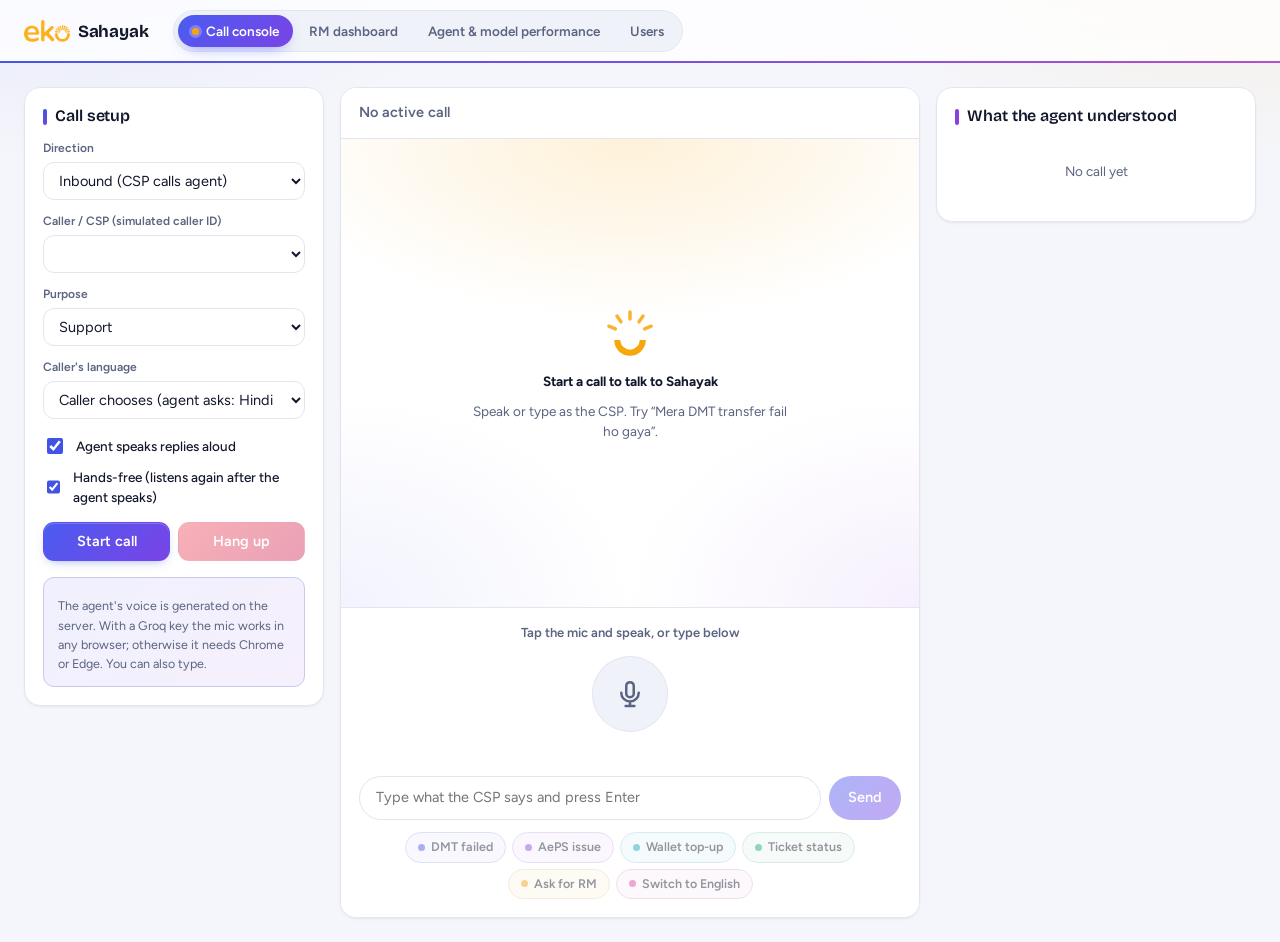
==== static/call.html @ a3162e3c "Eko Sahayak v0.1 with call recordings pilot Voice agent for Eko RMs (FastAPI, dashboards, scorecard)" ====
<!doctype html>
<html lang="en">
<head>
<meta charset="utf-8"><meta name="viewport" content="width=device-width, initial-scale=1">
<title>Call Console · Eko Sahayak</title>
<link rel="icon" href="/favicon.ico" sizes="48x48">
<link rel="icon" type="image/png" sizes="32x32" href="/static/icons/favicon-32.png">
<link rel="icon" type="image/png" sizes="16x16" href="/static/icons/favicon-16.png">
<link rel="apple-touch-icon" href="/static/icons/apple-touch-icon.png">
<link rel="stylesheet" href="/static/common.css">
<script>try{var t=localStorage.getItem("eko-theme");if(t)document.documentElement.dataset.theme=t}catch(e){}</script>
<style>
  .layout { display: grid; grid-template-columns: 300px minmax(0, 1fr) 320px; gap: 16px; align-items: start; }
  @media (max-width: 1150px) { .layout { grid-template-columns: 1fr; } }
  .setup label { display: block; font-size: 12px; font-weight: 600; color: var(--muted); margin: 12px 0 5px; }
  .setup select { width: 100%; }
  .toggle { display: flex !important; gap: 10px; align-items: center; margin: 10px 0 0 !important; color: var(--text) !important;
    font-size: 13.5px !important; font-weight: 500 !important; cursor: pointer; }
  .row { display: flex; gap: 8px; } .row > * { flex: 1; }
  .engine-note { margin-top: 16px; padding: 12px 14px; border-radius: var(--radius-sm); font-size: 12.5px; line-height: 1.55;
    background: linear-gradient(135deg, color-mix(in srgb, var(--accent) 8%, var(--panel)), color-mix(in srgb, var(--accent-2) 8%, var(--panel)));
    border: 1px solid color-mix(in srgb, var(--accent) 18%, var(--border)); }
  .setup { --tone: var(--c1); }

  /* conversation column */
  .stage { display: flex; flex-direction: column; padding: 0; overflow: hidden; }
  .call-status { display: flex; align-items: center; gap: 10px; flex-wrap: wrap; padding: 14px 18px; font-weight: 600;
    border-bottom: 1px solid var(--border); background: var(--panel); }
  .call-status:has(.live-dot) { background: linear-gradient(90deg, var(--ok-soft), var(--panel) 70%); }
  .call-status .timer { margin-left: auto; font: 500 13px var(--font-mono); color: var(--muted); font-variant-numeric: tabular-nums; }
  #transcript { height: 52vh; min-height: 320px; overflow-y: auto; display: flex; flex-direction: column; padding: 16px 18px;
    background: radial-gradient(520px 260px at 50% 0, color-mix(in srgb, var(--sun) 16%, transparent), transparent 70%),
      radial-gradient(420px 300px at 100% 100%, color-mix(in srgb, var(--accent-2) 8%, transparent), transparent 70%),
      radial-gradient(420px 300px at 0 100%, color-mix(in srgb, var(--accent) 7%, transparent), transparent 70%), var(--panel);
    scroll-behavior: smooth; }
  #transcript .empty { margin: auto; max-width: 360px; }
  .empty-hero { display: grid; justify-items: center; gap: 10px; }
  .empty-hero .sun { width: 56px; height: 56px; }
  .bubble.agent::before { content: "Sahayak"; display: block; font: 700 10.5px/1 var(--font-body); letter-spacing: .07em; text-transform: uppercase;
    color: var(--sun-ink); margin-bottom: 5px; }
  .bubble.thinking { display: inline-flex; gap: 5px; padding: 14px 16px; width: auto; }
  .bubble.thinking::before { display: none; }
  .bubble.thinking i { width: 7px; height: 7px; border-radius: 50%; background: var(--muted); animation: bounce 1.1s infinite ease-in-out; }
  .bubble.thinking i:nth-child(2) { animation-delay: .15s; } .bubble.thinking i:nth-child(3) { animation-delay: .3s; }
  @keyframes bounce { 0%, 80%, 100% { transform: translateY(0); opacity: .45 } 40% { transform: translateY(-5px); opacity: 1 } }

  .controls { border-top: 1px solid var(--border); padding: 14px 18px 18px; display: grid; gap: 12px; background: var(--panel); }
  .voice-state { display: flex; align-items: center; justify-content: center; gap: 10px; min-height: 22px; font-size: 13px; font-weight: 600; color: var(--muted); }
  .voice-state > span { display: none; align-items: center; gap: 8px; }
  .voice-state .idle { display: inline-flex; }
  body.agent-speaking .voice-state .idle, body.agent-thinking .voice-state .idle, body:has(#micBtn.listening) .voice-state .idle { display: none; }
  body.agent-speaking .voice-state .speaking { display: inline-flex; color: var(--sun-ink); }
  body.agent-thinking:not(.agent-speaking) .voice-state .thinking { display: inline-flex; }
  body:has(#micBtn.listening):not(.agent-speaking) .voice-state .listening { display: inline-flex; color: var(--bad); }
  .eq { display: inline-flex; align-items: flex-end; gap: 3px; height: 16px; }
  .eq i { width: 3px; border-radius: 2px; background: currentColor; animation: eq .9s infinite ease-in-out; }
  .eq i:nth-child(1) { animation-delay: -.2s } .eq i:nth-child(2) { animation-delay: -.5s } .eq i:nth-child(3) { animation-delay: -.1s } .eq i:nth-child(4) { animation-delay: -.7s }
  @keyframes eq { 0%, 100% { height: 4px } 50% { height: 16px } }

  .mic-wrap { display: grid; place-items: center; }
  .mic { --level: 0; position: relative; width: 76px; height: 76px; border-radius: 50%; padding: 0; display: grid; place-items: center;
    background: var(--grad-sun); color: #3d2200; border: 0; box-shadow: 0 0 0 6px color-mix(in srgb, var(--sun) 16%, transparent), 0 12px 26px -10px var(--sun-2); }
  .mic svg { width: 30px; height: 30px; }
  .mic:hover:not(:disabled) { filter: brightness(1.05); box-shadow: 0 0 0 9px color-mix(in srgb, var(--sun) 20%, transparent), 0 14px 30px -10px var(--sun-2); }
  .mic:disabled { background: var(--panel-2); color: var(--muted); box-shadow: inset 0 0 0 1px var(--border); opacity: 1; }
  .mic::before, .mic::after { content: ""; position: absolute; inset: 0; border-radius: 50%; pointer-events: none; }
  .mic.listening { background: linear-gradient(135deg, #ff6b6b, #e0315a); color: #fff; animation: none; }
  .mic.listening::before { box-shadow: 0 0 0 calc(6px + var(--level) * 70px) color-mix(in srgb, var(--bad) 18%, transparent); transition: box-shadow .1s linear; }
  .mic.listening::after { border: 2px solid var(--bad); animation: ripple 1.6s var(--ease) infinite; }
  @keyframes ripple { from { transform: scale(1); opacity: .6 } to { transform: scale(1.7); opacity: 0 } }
  #interim { min-height: 20px; font-style: italic; color: var(--muted); text-align: center; font-size: 13px; }
  .composer { display: flex; gap: 8px; }
  .composer input { flex: 1; min-width: 0; border-radius: 999px; padding: 10px 16px; }
  .composer button { border-radius: 999px; padding: 9px 18px; }
  .quick { display: flex; gap: 6px; flex-wrap: wrap; justify-content: center; }
  .quick button { --tone: var(--c8); display: inline-flex; align-items: center; gap: 6px; background: color-mix(in srgb, var(--tone) 8%, var(--panel));
    color: var(--text); border: 1px solid color-mix(in srgb, var(--tone) 28%, var(--border)); border-radius: 999px; padding: 5px 12px;
    font-size: 12.5px; font-weight: 600; box-shadow: none; }
  .quick button::before { content: ""; width: 7px; height: 7px; border-radius: 50%; background: var(--tone); }
  .quick button:hover:not(:disabled) { border-color: var(--tone); background: color-mix(in srgb, var(--tone) 16%, var(--panel)); box-shadow: none; filter: none; }

  /* understanding column */
  #statePanel { --tone: var(--c5); }
  .state-block { --tone: var(--c1); position: relative; margin-bottom: 10px; padding: 12px 14px 12px 16px; border-radius: var(--radius-sm);
    background: color-mix(in srgb, var(--tone) 6%, var(--panel)); border: 1px solid color-mix(in srgb, var(--tone) 16%, var(--border)); overflow: hidden; }
  .state-block::before { content: ""; position: absolute; left: 0; top: 0; bottom: 0; width: 3px; background: var(--tone); }
  .state-block:nth-of-type(2) { --tone: var(--c5); } .state-block:nth-of-type(3) { --tone: var(--c6); }
  .state-block:nth-of-type(4) { --tone: var(--c3); } .state-block:nth-of-type(5) { --tone: var(--c2); }
  .state-block:last-child { margin-bottom: 0; }
  .state-block h3 { margin-bottom: 6px; }
  .conf { height: 7px; background: color-mix(in srgb, var(--tone) 14%, var(--panel-2)); border-radius: 99px; overflow: hidden; margin: 8px 0 4px; }
  .conf i { display: block; height: 100%; background: linear-gradient(90deg, var(--c1), var(--c5), var(--c9)); border-radius: 99px; transition: width .5s var(--ease); }
  #statePanel dl.kv { grid-template-columns: 110px 1fr; }
</style>
</head>
<body>
<header class="top" id="nav"></header>
<main>
  <div class="layout">
    <section class="panel setup">
      <h2>Call setup</h2>
      <label>Direction</label>
      <select id="direction"><option value="inbound">Inbound (CSP calls agent)</option><option value="outbound">Outbound (agent calls CSP)</option></select>
      <label>Caller / CSP (simulated caller ID)</label>
      <select id="csp"></select>
      <label>Purpose</label>
      <select id="purpose"><option value="support">Support</option><option value="follow_up">Ticket follow-up</option><option value="activation">Activation check-in</option></select>
      <label>Caller's language</label>
      <select id="lang"><option value="ask">Caller chooses (agent asks: Hindi or English?)</option><option value="hi">Hindi</option><option value="en">English</option></select>
      <label class="toggle" style="margin-top:16px !important"><input type="checkbox" id="speak" checked> Agent speaks replies aloud</label>
      <label class="toggle"><input type="checkbox" id="handsfree" checked> Hands-free (listens again after the agent speaks)</label>
      <div class="row" style="margin-top:14px">
        <button id="startBtn">Start call</button>
        <button id="hangBtn" class="danger" disabled>Hang up</button>
      </div>
      <div class="engine-note"><div id="engineInfo"></div>
        <div class="muted" style="margin-top:6px">The agent's voice is generated on the server. With a Groq key the mic works in any browser; otherwise it needs Chrome or Edge. You can also type.</div></div>
    </section>

    <section class="panel stage">
      <div class="call-status" id="callStatus"><span class="muted">No active call</span></div>
      <div id="transcript"><div class="empty"><div class="empty-hero">
        <svg class="sun" viewBox="0 0 64 64" aria-hidden="true"><g fill="var(--sun)"><path d="M14 40a18 18 0 0 0 36 0h-7a11 11 0 0 1-22 0z"/><g opacity=".85"><rect x="30" y="6" width="4" height="12" rx="2"/><rect x="30" y="6" width="4" height="12" rx="2" transform="rotate(-35 32 34)"/><rect x="30" y="6" width="4" height="12" rx="2" transform="rotate(35 32 34)"/><rect x="30" y="6" width="4" height="12" rx="2" transform="rotate(-68 32 34)"/><rect x="30" y="6" width="4" height="12" rx="2" transform="rotate(68 32 34)"/></g></g></svg>
        <b style="color:var(--text)">Start a call to talk to Sahayak</b>
        <span>Speak or type as the CSP. Try “Mera DMT transfer fail ho gaya”.</span></div></div></div>
      <div class="controls">
        <div class="voice-state" aria-live="polite">
          <span class="idle">Tap the mic and speak, or type below</span>
          <span class="speaking"><span class="eq" aria-hidden="true"><i></i><i></i><i></i><i></i></span>Sahayak is speaking</span>
          <span class="thinking">Sahayak is thinking…</span>
          <span class="listening"><span class="live-dot" style="background:var(--bad)"></span>Listening</span>
        </div>
        <div class="mic-wrap"><button class="mic" id="micBtn" disabled title="Tap to speak" aria-label="Tap to speak">
          <svg viewBox="0 0 24 24" fill="none" stroke="currentColor" stroke-width="2" stroke-linecap="round" stroke-linejoin="round" aria-hidden="true"><rect x="9" y="2.5" width="6" height="12" rx="3"/><path d="M5 11a7 7 0 0 0 14 0M12 18v3.5M8.5 21.5h7"/></svg>
        </button></div>
        <div id="interim"></div>
        <div class="composer">
          <input type="text" id="textIn" placeholder="Type what the CSP says and press Enter" disabled>
          <button id="sendBtn" disabled>Send</button>
        </div>
        <div class="quick" id="quick" aria-label="Sample phrases">
          <button type="button" style="--tone:var(--c1)" disabled data-say="Mera DMT transfer fail ho gaya, 5000 rupaye kat gaye">DMT failed</button>
          <button type="button" style="--tone:var(--c5)" disabled data-say="AePS se customer ka paisa kat gaya lekin cash nahi nikla">AePS issue</button>
          <button type="button" style="--tone:var(--c6)" disabled data-say="My wallet top-up of 10000 by NEFT is not credited yet">Wallet top-up</button>
          <button type="button" style="--tone:var(--c2)" disabled data-say="Meri pichli complaint ka kya hua?">Ticket status</button>
          <button type="button" style="--tone:var(--c3)" disabled data-say="Mujhe mere RM se baat karni hai">Ask for RM</button>
          <button type="button" style="--tone:var(--c9)" disabled data-say="English please">Switch to English</button>
        </div>
      </div>
    </section>

    <section class="panel" id="statePanel">
      <h2>What the agent understood</h2>
      <div class="empty">No call yet</div>
    </section>
  </div>
</main>
<script src="/static/common.js"></script>
<script>
document.getElementById("nav").innerHTML = navHtml("/call");
let callId = null, recog = null, listening = false, cfg = null;
let callLang = "hi";  // the call's current language: ask | hi | en (the caller can switch mid-call)
const ttsLang = () => callLang === "en" ? "en-IN" : "hi-IN";
const sttLang = () => callLang === "ask" ? "auto" : ttsLang();
const LANG_NAME = { ask: "choosing…", hi: "Hindi", en: "English" };
let micStream = null, analyser = null, rec = null;  // server speech-to-text (Groq Whisper)
let callTimer = null;
const setCallUi = on => {
  ["micBtn", "textIn", "sendBtn", "hangBtn"].forEach(id => $(id).disabled = !on);
  document.querySelectorAll("#quick button").forEach(b => b.disabled = !on);
};
const $ = id => document.getElementById(id);

(async () => {
  cfg = await loadConfig();
  $("engineInfo").innerHTML = `Brain: <b>${cfg.engine !== "rules" ? esc(cfg.engine_label) + " (" + esc(cfg.model) + ")" : "Rules fallback (no API key)"}</b>`
    + `<br>Mic: <b>${cfg.stt ? "Groq Whisper (any browser)" : "browser speech recognition (Chrome / Edge)"}</b>`;
  const csps = await api("/api/csps");
  $("csp").innerHTML = csps.map(c => `<option value="${c.phone}">${esc(c.name)} · ${c.csp_code} · ${esc(c.district)} (RM ${esc(c.rm_name.split(" ")[0])})</option>`).join("")
    + `<option value="9999999999">Unknown number (agent asks for CSP ID)</option>`;
})();

function addBubble(role, text, meta = "") {
  const t = $("transcript");
  if (t.querySelector(".empty")) t.innerHTML = "";
  const d = document.createElement("div");
  d.className = `bubble ${role}`;
  d.innerHTML = `${esc(text)}${meta ? `<div class="meta">${meta}</div>` : ""}`;
  t.appendChild(d); t.scrollTop = t.scrollHeight;
}

function renderState(c) {
  const conf = c.intent_confidence ?? 0;
  const slots = Object.entries(c.slots || {});
  $("statePanel").innerHTML = `<h2>What the agent understood</h2>
    <div class="state-block"><h3>Caller</h3>${c.csp_name ? `${esc(c.csp_name)} <span class="muted">${c.csp_code}</span><br><span class="small muted">${esc(c.shop_name || "")} · RM ${esc(c.rm_name || "–")}</span>` : '<span class="badge b-warn">Unidentified</span>'}</div>
    <div class="state-block"><h3>Intent</h3>${catChip(c.intent)}
      <div class="conf"><i style="width:${Math.round(conf * 100)}%"></i></div><span class="small muted">confidence ${Math.round(conf * 100)}%</span></div>
    <div class="state-block"><h3>Details collected</h3>${slots.length ? `<dl class="kv">${slots.map(([k, v]) => `<dt>${esc(CONFIG.slot_labels[k] || k)}</dt><dd>${esc(v)}</dd>`).join("")}</dl>` : '<span class="muted small">None yet</span>'}</div>
    <div class="state-block"><h3>Signals</h3><span class="small">Turns: ${c.turn_count} · Not understood: ${c.misunderstood_total} · Sentiment: ${esc(c.sentiment || "–")} · Language: ${esc(LANG_NAME[c.lang] || c.lang || "–")}</span></div>
    <div class="state-block"><h3>Outcome</h3>${c.status === "ongoing" ? '<span class="badge b-info">In progress</span>' : badge(OUTCOME, c.outcome)}
      ${c.ticket_no ? `<div style="margin-top:8px">Ticket <b class="mono">${c.ticket_no}</b> ${badge(STATUS, c.ticket_status)}</div>` : ""}
      ${c.escalation_reason ? `<div class="small muted" style="margin-top:6px">${esc(c.escalation_reason)}</div>` : ""}</div>`;
}

let audioEl = null;
function stopSpeaking() {
  if (audioEl) { audioEl.pause(); audioEl.onended?.(); audioEl = null; }
  window.speechSynthesis?.cancel();
}

function browserSpeak(text) {
  return new Promise(res => {
    if (!window.speechSynthesis) return res();
    const u = new SpeechSynthesisUtterance(text);
    u.lang = ttsLang();
    const voices = speechSynthesis.getVoices();
    const v = voices.find(v => v.lang === u.lang) || voices.find(v => v.lang.startsWith(u.lang.slice(0, 2)));
    if (v) u.voice = v;
    u.rate = 1.0; u.onend = res; u.onerror = res;
    speechSynthesis.speak(u);
  });
}

// Neural voice from the server (/api/tts); falls back to the browser's own voice if that fails.
async function speak(text) {
  if (!$("speak").checked || !text) return;
  stopSpeaking();
  document.body.classList.add("agent-speaking");
  try {
    const r = await fetch("/api/tts", { method: "POST", headers: { "Content-Type": "application/json" }, body: JSON.stringify({ text, lang: ttsLang() }) });
    if (!r.ok) throw new Error("tts " + r.status);
    const url = URL.createObjectURL(await r.blob());
    await new Promise(res => {
      const a = audioEl = new Audio(url);
      a.onended = a.onerror = () => { URL.revokeObjectURL(url); res(); };
      a.play().catch(res);
    });
  } catch (e) {
    console.warn("Server TTS failed, using browser voice:", e);
    await browserSpeak(text);
  } finally {
    document.body.classList.remove("agent-speaking");
  }
}

async function agentSays(res) {
  if (res.call?.lang) callLang = res.call.lang;
  addBubble("agent", res.reply);
  renderState(res.call);
  if (res.ended) endUi(res.call);
  await speak(res.reply);
  if (!res.ended && $("handsfree").checked && (recog || micStream)) listen();
}

function endUi(c) {
  $("callStatus").innerHTML = `<span>Call ended</span> ${badge(OUTCOME, c.outcome)}<span class="timer">${fmtDur(c.duration_sec)}</span>`;
  clearInterval(callTimer);
  callId = null; stopListen();
  setCallUi(false);
  $("startBtn").disabled = false;
}

$("startBtn").onclick = async () => {
  $("transcript").innerHTML = "";
  const res = await api("/api/calls", { method: "POST", body: { direction: $("direction").value, phone: $("csp").value, purpose: $("purpose").value, lang: $("lang").value } });
  callId = res.call_id;
  $("callStatus").innerHTML = `<span class="live-dot"></span> Live call #${callId} <span class="badge">${$("direction").value}</span><span class="timer" id="callTimer">0:00</span>`;
  const started = Date.now();
  clearInterval(callTimer);
  callTimer = setInterval(() => { const s = Math.round((Date.now() - started) / 1000), t = $("callTimer"); if (t) t.textContent = `${Math.floor(s / 60)}:${String(s % 60).padStart(2, "0")}`; }, 1000);
  setCallUi(true);
  $("startBtn").disabled = true;
  await initMic();
  await agentSays(res);
};

$("hangBtn").onclick = async () => {
  if (!callId) return;
  stopSpeaking();
  const c = await api(`/api/calls/${callId}/hangup`, { method: "POST" });
  renderState(c); addBubble("agent", "— CSP hung up —"); endUi(c);
};

async function sendText(text, conf = null, via = "typed") {
  if (!callId || !text.trim()) return;
  addBubble("csp", text, conf != null ? `speech confidence ${Math.round(conf * 100)}%` : via);
  const t0 = performance.now();
  const dots = document.createElement("div");
  dots.className = "bubble agent thinking"; dots.innerHTML = "<i></i><i></i><i></i>";
  $("transcript").appendChild(dots); $("transcript").scrollTop = $("transcript").scrollHeight;
  document.body.classList.add("agent-thinking");
  let res;
  try { res = await api(`/api/calls/${callId}/turn`, { method: "POST", body: { text, stt_confidence: conf } }); }
  finally { dots.remove(); document.body.classList.remove("agent-thinking"); }
  const ms = Math.round(performance.now() - t0);
  await agentSays(res);
  const last = [...document.querySelectorAll(".bubble.agent")].pop();
  if (last) last.insertAdjacentHTML("beforeend", `<div class="meta">response ${ms} ms</div>`);
}
$("sendBtn").onclick = () => { sendText($("textIn").value); $("textIn").value = ""; };
$("textIn").onkeydown = e => { if (e.key === "Enter") $("sendBtn").click(); };

function initRecog() {
  const SR = window.SpeechRecognition || window.webkitSpeechRecognition;
  if (!SR) { $("micBtn").title = "Speech recognition not supported in this browser - type instead"; $("micBtn").disabled = true; return; }
  recog = new SR();
  recog.lang = ttsLang(); recog.interimResults = true; recog.continuous = false; recog.maxAlternatives = 1;
  recog.onresult = e => {
    const r = e.results[e.results.length - 1];
    $("interim").textContent = r[0].transcript;
    if (r.isFinal) {
      $("interim").textContent = "";
      const conf = r[0].confidence > 0 ? r[0].confidence : null;  // some browsers report 0 = unknown
      stopListen(); sendText(r[0].transcript, conf);
    }
  };
  recog.onend = () => { listening = false; $("micBtn").classList.remove("listening"); };
  recog.onerror = e => { listening = false; $("micBtn").classList.remove("listening"); if (e.error !== "no-speech" && e.error !== "aborted") $("interim").textContent = "Mic error: " + e.error; };
}
async function initMic() {
  if (cfg?.stt && navigator.mediaDevices?.getUserMedia && window.MediaRecorder) {
    try {
      if (!micStream) {
        micStream = await navigator.mediaDevices.getUserMedia({ audio: { echoCancellation: true, noiseSuppression: true } });
        const ctx = new AudioContext();
        analyser = ctx.createAnalyser(); analyser.fftSize = 1024;
        ctx.createMediaStreamSource(micStream).connect(analyser);
      }
      $("micBtn").disabled = false; $("micBtn").title = "Tap to speak";
      return;
    } catch (e) { $("interim").textContent = "Mic blocked: " + e.message + " - allow the microphone or type instead"; }
  }
  initRecog();
}

// Records until ~1.2 s of silence after speech, then sends the clip to /api/stt.
function listenServer() {
  if (listening || !callId || !micStream) return;
  listening = true; $("micBtn").classList.add("listening"); $("interim").textContent = "Listening…";
  const chunks = [], buf = new Uint8Array(analyser.fftSize), t0 = performance.now();
  let heard = false, lastLoud = t0;
  rec = new MediaRecorder(micStream);
  rec.ondataavailable = e => e.data.size && chunks.push(e.data);
  const timer = setInterval(() => {
    analyser.getByteTimeDomainData(buf);
    let sum = 0; for (const v of buf) sum += ((v - 128) / 128) ** 2;
    const now = performance.now();
    const rms = Math.sqrt(sum / buf.length);
    $("micBtn").style.setProperty("--level", Math.min(1, rms * 4).toFixed(3));
    if (rms > 0.03) { heard = true; lastLoud = now; $("interim").textContent = "Listening… (hearing you)"; }
    if ((heard && now - lastLoud > 1200) || now - t0 > 20000 || (!heard && now - t0 > 8000)) stopListen();
  }, 100);
  rec.onstop = async () => {
    clearInterval(timer);
    listening = false; $("micBtn").classList.remove("listening");
    if (!heard || !callId) { $("interim").textContent = heard ? "" : "Didn't hear anything - tap 🎙 to try again"; return; }
    $("interim").textContent = "Transcribing…";
    const fd = new FormData();
    fd.append("audio", new Blob(chunks, { type: rec.mimeType }), "speech.webm");
    fd.append("lang", sttLang());
    try {
      const r = await fetch("/api/stt", { method: "POST", body: fd });
      const j = await r.json();
      if (!r.ok) throw new Error(j.detail || r.status);
      $("interim").textContent = "";
      if (j.text) sendText(j.text, null, "voice · Whisper");
      else $("interim").textContent = "Couldn't make that out - tap 🎙 to try again";
    } catch (e) { $("interim").textContent = "Speech-to-text error: " + e.message; }
  };
  rec.start();
}

function listen() {
  if (micStream) return listenServer();
  if (!recog || listening || !callId) return;
  try { recog.lang = ttsLang(); recog.start(); listening = true; $("micBtn").classList.add("listening"); } catch (e) {}
}
function stopListen() {
  if (rec && rec.state === "recording") { rec.stop(); return; }
  if (recog && listening) { try { recog.stop(); } catch (e) {} }
  listening = false; $("micBtn").classList.remove("listening");
}
// Closing or reloading the tab hangs up, so abandoned calls don't stay "ongoing"
addEventListener("pagehide", () => { if (callId) navigator.sendBeacon(`/api/calls/${callId}/hangup`); });
$("micBtn").onclick = () => listening ? stopListen() : (stopSpeaking(), listen());
$("quick").onclick = e => { const b = e.target.closest("button[data-say]"); if (b && !b.disabled && callId) { stopSpeaking(); stopListen(); sendText(b.dataset.say, null, "sample phrase"); } };
window.speechSynthesis?.getVoices();
</script>
</body>
</html>
---- static/common.css ----
@import url("https://fonts.googleapis.com/css2?family=Bricolage+Grotesque:opsz,wght@12..96,600;12..96,700;12..96,800&family=Figtree:wght@400;500;600;700&family=JetBrains+Mono:wght@400;500&display=swap");

/* Eko Sahayak UI. Indigo→violet brand gradient for actions and brand moments, the Eko sun-yellow for the voice
   (mic, agent speaking, live states), and one hue per issue category so the same issue is the same colour on
   every page. Every page shares these tokens. */
:root {
  --bg: #f5f6fb; --panel: #ffffff; --panel-2: #f0f2f9; --border: #e3e6f0; --text: #12172b; --muted: #5b6480;
  --accent: #4152e6; --accent-2: #8b3fe0; --accent-hover: #3443d1; --accent-soft: #eaedfd; --on-accent: #ffffff;
  --sun: #f7a70b; --sun-2: #ff7a2f; --sun-soft: #fff3d9; --sun-ink: #8a4b00;
  --ok: #12855a; --ok-soft: #dff5ea; --warn: #b5650a; --warn-soft: #fff0d6;
  --bad: #d63546; --bad-soft: #fde6e8; --info: #6d43d8; --info-soft: #efe9fd;
  /* chart / tone hues */
  --c1: #4152e6; --c2: #12a46c; --c3: #f39c0b; --c4: #e5484d; --c5: #8b3fe0; --c6: #0aa2b5; --c7: #e8590c; --c8: #a0a7ba;
  --c9: #d6409f; --c10: #2f8be6;
  --grad-brand: linear-gradient(125deg, #3446e0 0%, #6a3fe0 52%, #b03dc9 100%);
  --grad-btn: linear-gradient(135deg, #4a5cf0 0%, #7a43e6 100%);
  --grad-sun: linear-gradient(135deg, #ffc23d 0%, #ff8a2b 100%);
  --mesh: radial-gradient(900px 420px at 0% -10%, rgba(65, 82, 230, .10), transparent 60%),
          radial-gradient(800px 420px at 100% -10%, rgba(247, 167, 11, .12), transparent 60%),
          radial-gradient(700px 500px at 50% 120%, rgba(139, 63, 224, .07), transparent 60%);
  --radius: 16px; --radius-sm: 11px;
  --shadow: 0 1px 2px rgba(18, 23, 43, .05), 0 2px 8px -4px rgba(18, 23, 43, .06);
  --shadow-lift: 0 16px 34px -16px rgba(40, 46, 120, .30), 0 3px 8px rgba(18, 23, 43, .06);
  --header-bg: rgba(255, 255, 255, .78);
  --font-display: "Bricolage Grotesque", "Figtree", system-ui, sans-serif;
  --font-body: "Figtree", system-ui, -apple-system, "Segoe UI", Roboto, "Noto Sans", "Noto Sans Devanagari", sans-serif;
  --font-mono: "JetBrains Mono", ui-monospace, Menlo, Consolas, monospace;
  --ease: cubic-bezier(.2, .7, .2, 1);
}
@media (prefers-color-scheme: dark) {
  :root:not([data-theme="light"]) {
    --bg: #0b0e1b; --panel: #131a2d; --panel-2: #1a2238; --border: #263050; --text: #e9ecf7; --muted: #99a3bf;
    --accent: #8d9bff; --accent-2: #c08cff; --accent-hover: #a7b2ff; --accent-soft: #1e2656; --on-accent: #ffffff;
    --sun: #ffbd3a; --sun-2: #ff9a52; --sun-soft: #33270b; --sun-ink: #ffd37e;
    --ok: #4fd39a; --ok-soft: #10301f; --warn: #f3b453; --warn-soft: #34260a; --bad: #ff7a85; --bad-soft: #3b1720;
    --info: #b9a2ff; --info-soft: #261f47;
    --c1: #8d9bff; --c2: #4fd39a; --c3: #ffbd3a; --c4: #ff7a85; --c5: #c08cff; --c6: #3fd0de; --c7: #ff9a52; --c8: #6c7694;
    --c9: #f483c8; --c10: #6cb4ff;
    --grad-brand: linear-gradient(125deg, #2b3ab8 0%, #5432b8 52%, #8a2ea3 100%);
    --grad-btn: linear-gradient(135deg, #5566f0 0%, #8448e6 100%);
    --mesh: radial-gradient(900px 420px at 0% -10%, rgba(110, 125, 255, .14), transparent 60%),
            radial-gradient(800px 420px at 100% -10%, rgba(255, 189, 58, .08), transparent 60%),
            radial-gradient(700px 500px at 50% 120%, rgba(192, 140, 255, .08), transparent 60%);
    --shadow: 0 1px 0 rgba(255, 255, 255, .03); --shadow-lift: 0 16px 34px -16px rgba(0, 0, 0, .75);
    --header-bg: rgba(19, 26, 45, .78); color-scheme: dark;
  }
}
:root[data-theme="dark"] {
  --bg: #0b0e1b; --panel: #131a2d; --panel-2: #1a2238; --border: #263050; --text: #e9ecf7; --muted: #99a3bf;
  --accent: #8d9bff; --accent-2: #c08cff; --accent-hover: #a7b2ff; --accent-soft: #1e2656; --on-accent: #ffffff;
  --sun: #ffbd3a; --sun-2: #ff9a52; --sun-soft: #33270b; --sun-ink: #ffd37e;
  --ok: #4fd39a; --ok-soft: #10301f; --warn: #f3b453; --warn-soft: #34260a; --bad: #ff7a85; --bad-soft: #3b1720;
  --info: #b9a2ff; --info-soft: #261f47;
  --c1: #8d9bff; --c2: #4fd39a; --c3: #ffbd3a; --c4: #ff7a85; --c5: #c08cff; --c6: #3fd0de; --c7: #ff9a52; --c8: #6c7694;
  --c9: #f483c8; --c10: #6cb4ff;
  --grad-brand: linear-gradient(125deg, #2b3ab8 0%, #5432b8 52%, #8a2ea3 100%);
  --grad-btn: linear-gradient(135deg, #5566f0 0%, #8448e6 100%);
  --mesh: radial-gradient(900px 420px at 0% -10%, rgba(110, 125, 255, .14), transparent 60%),
          radial-gradient(800px 420px at 100% -10%, rgba(255, 189, 58, .08), transparent 60%),
          radial-gradient(700px 500px at 50% 120%, rgba(192, 140, 255, .08), transparent 60%);
  --shadow: 0 1px 0 rgba(255, 255, 255, .03); --shadow-lift: 0 16px 34px -16px rgba(0, 0, 0, .75);
  --header-bg: rgba(19, 26, 45, .78); color-scheme: dark;
}

* { box-sizing: border-box; }
[hidden] { display: none !important; }
html { -webkit-text-size-adjust: 100%; }
body { margin: 0; font: 14.5px/1.5 var(--font-body); background: var(--mesh), var(--bg); background-attachment: fixed; color: var(--text);
  -webkit-font-smoothing: antialiased; min-height: 100vh; }
a { color: var(--accent); text-decoration: none; transition: color .15s; }
a:hover { color: var(--accent-hover); }
::selection { background: color-mix(in srgb, var(--accent) 22%, transparent); color: var(--text); }
:focus-visible { outline: 2px solid var(--accent); outline-offset: 2px; }

/* ---------------------------------------------------------------- header */
header.top { display: flex; align-items: center; gap: 18px; padding: 10px 24px; background: var(--header-bg);
  backdrop-filter: saturate(1.6) blur(14px); -webkit-backdrop-filter: saturate(1.6) blur(14px);
  border-bottom: 1px solid var(--border); position: sticky; top: 0; z-index: 15; flex-wrap: wrap; min-height: 62px; }
header.top::after { content: ""; position: absolute; left: 0; right: 0; bottom: -1px; height: 2px; background: var(--grad-brand); opacity: .9; }
header.top .brand { font: 700 17px/1 var(--font-display); letter-spacing: -.01em; }
header.top .brand span { color: var(--text); }
header.top a.brand { display: flex; align-items: center; gap: 8px; color: var(--text); padding-right: 6px; }
header.top a.brand:hover { color: var(--text); }
header.top .brand img { display: block; height: 22px; width: auto; transition: transform .4s var(--ease); }
header.top a.brand:hover img { transform: rotate(-6deg) scale(1.06); }
header.top nav { display: flex; gap: 2px; background: var(--panel-2); padding: 4px; border-radius: 999px; flex-wrap: wrap;
  border: 1px solid var(--border); }
header.top nav a { position: relative; padding: 6px 14px; border-radius: 999px; color: var(--muted); font-weight: 600; font-size: 13.5px;
  transition: background .15s, color .15s; }
header.top nav a:hover { color: var(--text); background: var(--panel); }
header.top nav a.active { background: var(--grad-btn); color: #fff; box-shadow: 0 6px 16px -8px rgba(74, 92, 240, .8); }
header.top nav a.active::before { content: ""; display: inline-block; width: 7px; height: 7px; border-radius: 50%;
  background: var(--sun); margin-right: 7px; vertical-align: 1px; box-shadow: 0 0 0 3px rgba(255, 255, 255, .25); }
header.top .right { margin-left: auto; display: flex; gap: 10px; align-items: center; flex-wrap: wrap; }
header.top .right select { max-width: 240px; }
/* Pages with header controls: drop the clock, then the user's name, before letting the bar wrap */
@media (max-width: 1600px) { header.top .right #updated { display: none; } }
@media (max-width: 1500px) { header.top:has(.right) .who .who-text { display: none; } }
header.top:has(.right) .userbox { margin-left: 0; }
header.top .userbox { order: 10; display: flex; gap: 10px; align-items: center; margin-left: auto; }
header.top .right + .userbox { margin-left: 0; }
header.top .userbox:empty { display: none; }
header.top .userbox button { padding: 6px 12px; }
.avatar { width: 32px; height: 32px; border-radius: 50%; display: inline-grid; place-items: center; flex: none;
  background: var(--grad-sun); color: #3d2200; font: 700 12.5px/1 var(--font-body); letter-spacing: .02em;
  box-shadow: 0 0 0 2px var(--panel), 0 0 0 3.5px color-mix(in srgb, var(--sun) 55%, transparent); }
.who { display: flex; align-items: center; gap: 8px; }
.who .who-text { display: grid; line-height: 1.2; }
.who .who-text b { font-size: 13px; }
.who .who-text span { font-size: 11.5px; color: var(--muted); }
.icon-btn { width: 34px; height: 34px; padding: 0 !important; border-radius: 50% !important; display: inline-grid; place-items: center; }
.icon-btn svg { width: 17px; height: 17px; }

/* ---------------------------------------------------------------- layout & type */
main { padding: 24px; max-width: 1400px; margin: 0 auto; animation: page-in .35s var(--ease) both; }
@keyframes page-in { from { transform: translateY(6px); } to { transform: none; } }
h1 { font: 700 clamp(26px, 3.4vw, 36px)/1.12 var(--font-display); letter-spacing: -.025em; text-wrap: balance; }
h2 { font: 600 16px/1.3 var(--font-display); letter-spacing: -.005em; margin: 0 0 12px; display: flex; align-items: center; gap: 8px; flex-wrap: wrap; }
h3 { font-size: 11.5px; margin: 0 0 8px; color: var(--muted); font-weight: 700; text-transform: uppercase; letter-spacing: .07em; }
.panel { position: relative; background: var(--panel); border: 1px solid var(--border); border-radius: var(--radius); padding: 18px;
  box-shadow: var(--shadow); min-width: 0; }
/* A coloured tick before each panel title; set --tone on the panel to change it */
.panel > h2:first-child::before, .panel > .ph:first-child h2::before { content: ""; width: 4px; height: 16px; border-radius: 4px; flex: none;
  background: linear-gradient(180deg, var(--tone, var(--accent)), color-mix(in srgb, var(--tone, var(--accent-2)) 45%, var(--accent-2))); }
.panel > h2:first-child:has(> .live-dot)::before { display: none; }
.grid { display: grid; gap: 16px; }
.section-title { margin: 28px 0 12px; font: 600 17px/1.3 var(--font-display); display: flex; align-items: center; gap: 10px; flex-wrap: wrap; }
.page-head { display: flex; align-items: flex-end; justify-content: space-between; gap: 12px; flex-wrap: wrap; margin: 4px 0 18px; }
.page-head h1 { margin: 0; font-size: clamp(22px, 2.6vw, 28px); }
.page-head p { margin: 4px 0 0; color: var(--muted); font-size: 13.5px; }
.eyebrow { display: inline-flex; align-items: center; gap: 8px; font: 700 11.5px var(--font-body); letter-spacing: .08em; text-transform: uppercase;
  color: var(--tone, var(--accent)); background: color-mix(in srgb, var(--tone, var(--accent)) 12%, var(--panel)); padding: 5px 12px; border-radius: 999px;
  border: 1px solid color-mix(in srgb, var(--tone, var(--accent)) 22%, transparent); }
.eyebrow::before { content: ""; width: 7px; height: 7px; border-radius: 50%; background: currentColor; }

/* ---------------------------------------------------------------- stat tiles (each tile gets a hue; set --tone to pin one) */
.kpis { display: grid; grid-template-columns: repeat(auto-fit, minmax(132px, 1fr)); gap: 12px; margin-bottom: 16px; }
.kpi { --tone: var(--c1); position: relative; background: var(--panel); border: 1px solid var(--border); border-radius: var(--radius); padding: 15px 16px 14px;
  box-shadow: var(--shadow); transition: transform .2s var(--ease), box-shadow .2s, border-color .2s; overflow: hidden; isolation: isolate; }
.kpi:nth-child(8n+2) { --tone: var(--c5); } .kpi:nth-child(8n+3) { --tone: var(--c6); } .kpi:nth-child(8n+4) { --tone: var(--c3); }
.kpi:nth-child(8n+5) { --tone: var(--c9); } .kpi:nth-child(8n+6) { --tone: var(--c2); } .kpi:nth-child(8n+7) { --tone: var(--c7); }
.kpi:nth-child(8n+8) { --tone: var(--c10); }
.kpi::before { content: ""; position: absolute; left: 0; top: 0; right: 0; height: 3px; background: linear-gradient(90deg, var(--tone), color-mix(in srgb, var(--tone) 20%, transparent)); }
.kpi::after { content: ""; position: absolute; right: -40px; top: -50px; width: 130px; height: 130px; border-radius: 50%; z-index: -1;
  background: radial-gradient(circle, color-mix(in srgb, var(--tone) 16%, transparent) 0, transparent 70%); }
.kpi:hover { transform: translateY(-2px); box-shadow: var(--shadow-lift); border-color: color-mix(in srgb, var(--tone) 40%, var(--border)); }
.kpi .label { color: var(--muted); font-size: 12px; font-weight: 600; display: flex; align-items: center; gap: 7px; }
.kpi .label::before { content: ""; width: 8px; height: 8px; border-radius: 3px; background: var(--tone); flex: none; }
.kpi .value { font: 700 clamp(22px, 2vw, 28px)/1.15 var(--font-display); white-space: nowrap; margin-top: 7px; font-variant-numeric: tabular-nums; letter-spacing: -.015em; }
.kpi .value.overdue { color: var(--bad); }
.kpi .sub { color: var(--muted); font-size: 12px; margin-top: 2px; }

/* ---------------------------------------------------------------- tables */
table { width: 100%; border-collapse: separate; border-spacing: 0; font-size: 13.5px; }
th { text-align: left; color: var(--muted); font-weight: 700; font-size: 11px; text-transform: uppercase; letter-spacing: .06em;
  padding: 10px; border-bottom: 1px solid var(--border); white-space: nowrap; background: var(--panel-2); }
thead th:first-child { border-top-left-radius: var(--radius-sm); } thead th:last-child { border-top-right-radius: var(--radius-sm); }
td { padding: 11px 10px; border-bottom: 1px solid var(--border); vertical-align: top; transition: background .12s; }
tbody tr:last-child td { border-bottom: 0; }
tr.clickable { cursor: pointer; }
tr.clickable:hover td { background: color-mix(in srgb, var(--accent) 5%, var(--panel)); }
tr.clickable:hover td:first-child { box-shadow: inset 3px 0 0 var(--accent); }
.table-wrap { overflow-x: auto; border-radius: var(--radius-sm); border: 1px solid var(--border); }
.table-wrap table th { border-radius: 0 !important; }
.nowrap { white-space: nowrap; }

/* ---------------------------------------------------------------- badges & category chips */
.badge { display: inline-flex; align-items: center; gap: 5px; padding: 3px 9px; border-radius: 999px; font-size: 11.5px; font-weight: 650;
  white-space: nowrap; background: var(--panel-2); color: var(--muted); line-height: 1.3;
  border: 1px solid color-mix(in srgb, currentColor 18%, transparent); }
.badge::before { content: ""; width: 6px; height: 6px; border-radius: 50%; background: currentColor; opacity: .9; }
.b-ok { background: var(--ok-soft); color: var(--ok); } .b-warn { background: var(--warn-soft); color: var(--warn); }
.b-bad { background: var(--bad-soft); color: var(--bad); } .b-info { background: var(--info-soft); color: var(--info); }
.b-accent { background: var(--accent-soft); color: var(--accent); }
.cat { display: inline-flex; align-items: center; gap: 7px; font-weight: 600; }
.cat::before { content: ""; width: 9px; height: 9px; border-radius: 3px; flex: none; background: var(--tone, var(--c8));
  box-shadow: 0 0 0 3px color-mix(in srgb, var(--tone, var(--c8)) 18%, transparent); }
.muted { color: var(--muted); } .small { font-size: 12px; } .mono { font-family: var(--font-mono); font-size: .93em; }

/* ---------------------------------------------------------------- controls */
button, select, input, textarea { font: inherit; color: var(--text); }
button { background: var(--grad-btn); color: var(--on-accent); border: 1px solid transparent; padding: 8px 15px; border-radius: var(--radius-sm);
  font-weight: 600; cursor: pointer; transition: filter .15s, transform .12s var(--ease), box-shadow .15s, opacity .15s, background-color .15s;
  box-shadow: 0 1px 0 rgba(255, 255, 255, .2) inset, 0 4px 12px -6px rgba(74, 92, 240, .7); }
button:hover:not(:disabled) { filter: brightness(1.07) saturate(1.05); box-shadow: 0 1px 0 rgba(255, 255, 255, .2) inset, 0 8px 20px -8px rgba(74, 92, 240, .85); }
button:active:not(:disabled) { transform: scale(.97); }
button.secondary { background: var(--panel); color: var(--text); border-color: var(--border); box-shadow: var(--shadow); }
button.secondary:hover:not(:disabled) { background: var(--panel-2); filter: none; box-shadow: var(--shadow);
  border-color: color-mix(in srgb, var(--accent) 35%, var(--border)); }
button.danger { background: linear-gradient(135deg, #ef5462, #d12f5c); color: #fff; box-shadow: 0 4px 12px -6px rgba(214, 53, 70, .7); }
button.danger:hover:not(:disabled) { box-shadow: 0 8px 20px -8px rgba(214, 53, 70, .9); }
button:disabled { opacity: .45; cursor: not-allowed; box-shadow: none; }
select, input, textarea { background: var(--panel); border: 1px solid var(--border); border-radius: var(--radius-sm); padding: 8px 11px;
  transition: border-color .15s, box-shadow .15s; }
select:hover, input:hover, textarea:hover { border-color: color-mix(in srgb, var(--accent) 35%, var(--border)); }
select:focus, input:focus, textarea:focus { outline: none; border-color: var(--accent); box-shadow: 0 0 0 3px color-mix(in srgb, var(--accent) 18%, transparent); }
input[type=checkbox] { accent-color: var(--accent); width: 16px; height: 16px; }

/* ---------------------------------------------------------------- live & empty states */
.live-dot { width: 8px; height: 8px; border-radius: 50%; background: var(--ok); display: inline-block; position: relative; flex: none; }
.live-dot::after { content: ""; position: absolute; inset: 0; border-radius: 50%; background: var(--ok); animation: ping 1.6s var(--ease) infinite; }
@keyframes ping { 0% { transform: scale(1); opacity: .7 } 80%, 100% { transform: scale(2.8); opacity: 0 } }
@keyframes pulse { 0%,100% { opacity: 1 } 50% { opacity: .35 } }
.chart-box { position: relative; height: 250px; }
.empty { color: var(--muted); padding: 22px; text-align: center; font-size: 13.5px; }

/* ---------------------------------------------------------------- drawer */
.drawer-bg { position: fixed; inset: 0; background: rgba(12, 15, 40, .45); backdrop-filter: blur(3px); display: none; z-index: 20;
  animation: fade-in .2s both; }
@keyframes fade-in { from { opacity: 0 } to { opacity: 1 } }
.drawer { position: fixed; top: 0; right: 0; bottom: 0; width: min(580px, 100%); background: var(--panel); border-left: 1px solid var(--border);
  z-index: 21; overflow-y: auto; padding: 0 24px 24px; transform: translateX(100%); transition: transform .28s var(--ease);
  box-shadow: -24px 0 48px -24px rgba(12, 15, 40, .4); }
.drawer.open { transform: none; } .drawer-bg.open { display: block; }
.drawer-head { position: sticky; top: 0; z-index: 2; margin: 0 -24px 16px; padding: 18px 24px 16px; background: var(--grad-brand); color: #fff;
  display: flex; justify-content: space-between; align-items: center; gap: 12px; }
.drawer-head h2 { margin: 0; color: #fff; }
.drawer-head .sub { font-size: 12px; opacity: .85; margin-top: 3px; }
.drawer-head button.secondary { background: rgba(255, 255, 255, .16); color: #fff; border-color: rgba(255, 255, 255, .3); box-shadow: none; }
.drawer-head button.secondary:hover:not(:disabled) { background: rgba(255, 255, 255, .26); }

/* ---------------------------------------------------------------- conversation bubbles */
.bubble { position: relative; padding: 10px 14px; border-radius: 16px; margin: 6px 0; max-width: 82%; white-space: pre-wrap;
  line-height: 1.5; animation: rise .28s var(--ease) both; overflow-wrap: anywhere; }
@keyframes rise { from { opacity: 0; transform: translateY(8px) scale(.98); } to { opacity: 1; transform: none; } }
.bubble.agent { background: color-mix(in srgb, var(--sun) 9%, var(--panel)); border: 1px solid color-mix(in srgb, var(--sun) 26%, var(--border));
  border-bottom-left-radius: 5px; align-self: flex-start; }
.bubble.csp { background: var(--grad-btn); color: #fff; margin-left: auto; border-bottom-right-radius: 5px; align-self: flex-end;
  box-shadow: 0 6px 16px -10px rgba(74, 92, 240, .8); }
.bubble .meta { font-size: 11px; color: var(--muted); margin-top: 4px; }
.bubble.csp .meta { color: rgba(255, 255, 255, .78); }

/* ---------------------------------------------------------------- key/value & bars */
dl.kv { display: grid; grid-template-columns: 140px 1fr; gap: 8px 12px; margin: 0; }
dl.kv dt { color: var(--muted); } dl.kv dd { margin: 0; font-weight: 500; overflow-wrap: anywhere; }
.bar-row { display: grid; grid-template-columns: 1fr 50px; gap: 8px; align-items: center; margin: 10px 0; font-size: 12.5px; }
.bar { height: 8px; background: var(--panel-2); border-radius: 99px; overflow: hidden; margin-top: 5px; }
.bar > i { display: block; height: 100%; border-radius: 99px; transition: width .5s var(--ease);
  background: linear-gradient(90deg, color-mix(in srgb, var(--tone, var(--accent)) 60%, transparent), var(--tone, var(--accent))); }

/* ---------------------------------------------------------------- toast */
.toast { position: fixed; left: 50%; bottom: calc(22px + env(safe-area-inset-bottom, 0px)); transform: translate(-50%, 12px); z-index: 40;
  background: var(--text); color: var(--bg); padding: 9px 16px; border-radius: 999px; font-size: 13px; font-weight: 600;
  opacity: 0; pointer-events: none; transition: opacity .2s, transform .25s var(--ease); box-shadow: var(--shadow-lift); }
.toast.show { opacity: 1; transform: translate(-50%, 0); }

@media (max-width: 700px) {
  main { padding: 14px 16px; } header.top { padding: 8px 16px; gap: 10px; } dl.kv { grid-template-columns: 110px 1fr; }
  header.top nav { order: 20; width: 100%; justify-content: center; }
  .who .who-text { display: none; }
  .drawer { padding: 0 16px 20px; } .drawer-head { margin: 0 -16px 14px; padding: 16px; }
}
@media (prefers-reduced-motion: reduce) {
  *, *::before, *::after { animation-duration: .01ms !important; animation-iteration-count: 1 !important; transition-duration: .01ms !important; }
}
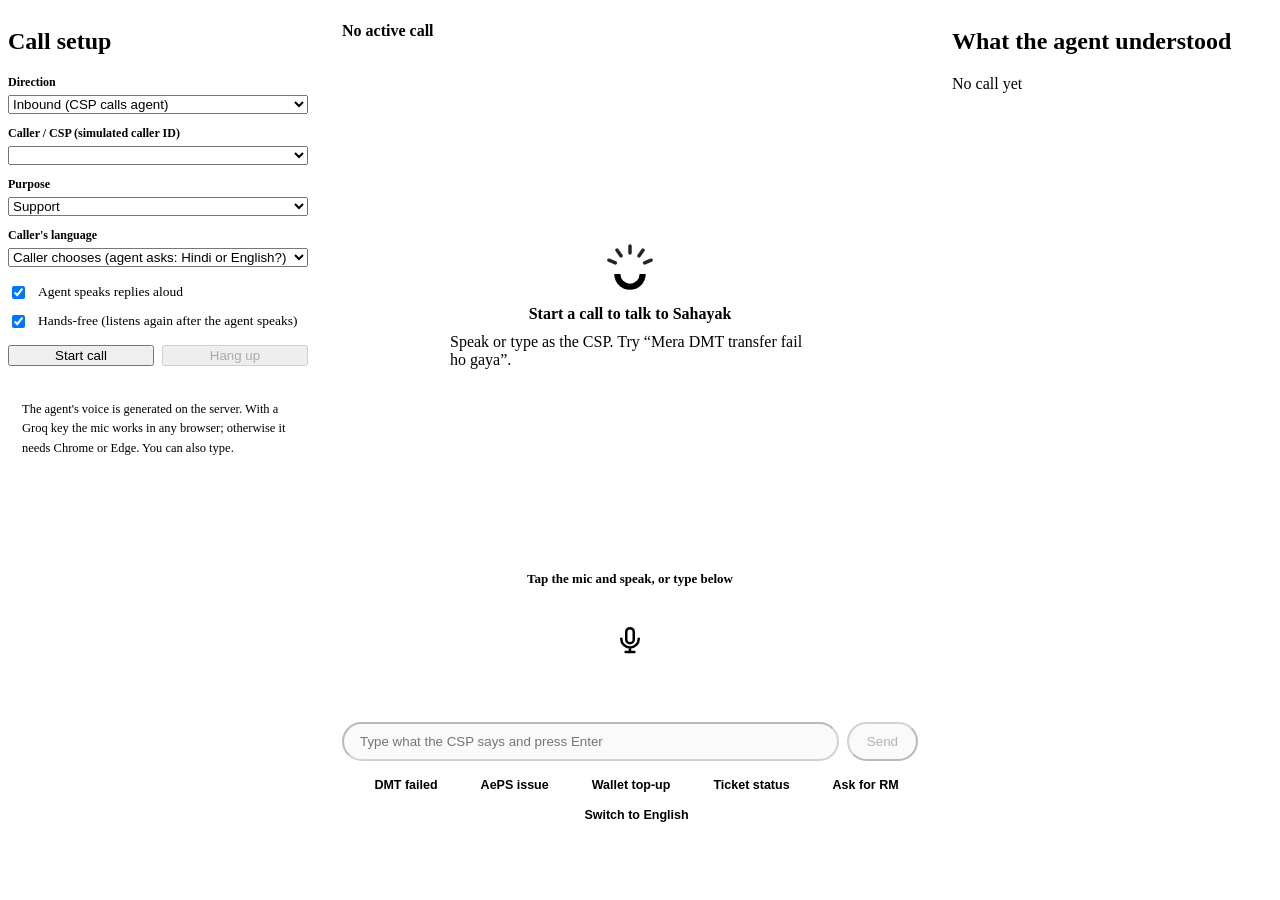
==== commit a30e7bc6: "Integrations, per-call recording uploads, and running under /rm-voice-agent - Service API keys and s" ====
--- a/static/call.html
+++ b/static/call.html
@@ -3,11 +3,11 @@
 <head>
 <meta charset="utf-8"><meta name="viewport" content="width=device-width, initial-scale=1">
 <title>Call Console · Eko Sahayak</title>
-<link rel="icon" href="/favicon.ico" sizes="48x48">
-<link rel="icon" type="image/png" sizes="32x32" href="/static/icons/favicon-32.png">
-<link rel="icon" type="image/png" sizes="16x16" href="/static/icons/favicon-16.png">
-<link rel="apple-touch-icon" href="/static/icons/apple-touch-icon.png">
-<link rel="stylesheet" href="/static/common.css">
+<link rel="icon" href="favicon.ico" sizes="48x48">
+<link rel="icon" type="image/png" sizes="32x32" href="static/icons/favicon-32.png">
+<link rel="icon" type="image/png" sizes="16x16" href="static/icons/favicon-16.png">
+<link rel="apple-touch-icon" href="static/icons/apple-touch-icon.png">
+<link rel="stylesheet" href="static/common.css">
 <script>try{var t=localStorage.getItem("eko-theme");if(t)document.documentElement.dataset.theme=t}catch(e){}</script>
 <style>
   .layout { display: grid; grid-template-columns: 300px minmax(0, 1fr) 320px; gap: 16px; align-items: start; }
@@ -155,9 +155,9 @@
     </section>
   </div>
 </main>
-<script src="/static/common.js"></script>
+<script src="static/common.js"></script>
 <script>
-document.getElementById("nav").innerHTML = navHtml("/call");
+document.getElementById("nav").innerHTML = navHtml("call");
 let callId = null, recog = null, listening = false, cfg = null;
 let callLang = "hi";  // the call's current language: ask | hi | en (the caller can switch mid-call)
 const ttsLang = () => callLang === "en" ? "en-IN" : "hi-IN";
@@ -175,7 +175,7 @@
   cfg = await loadConfig();
   $("engineInfo").innerHTML = `Brain: <b>${cfg.engine !== "rules" ? esc(cfg.engine_label) + " (" + esc(cfg.model) + ")" : "Rules fallback (no API key)"}</b>`
     + `<br>Mic: <b>${cfg.stt ? "Groq Whisper (any browser)" : "browser speech recognition (Chrome / Edge)"}</b>`;
-  const csps = await api("/api/csps");
+  const csps = await api("api/csps");
   $("csp").innerHTML = csps.map(c => `<option value="${c.phone}">${esc(c.name)} · ${c.csp_code} · ${esc(c.district)} (RM ${esc(c.rm_name.split(" ")[0])})</option>`).join("")
     + `<option value="9999999999">Unknown number (agent asks for CSP ID)</option>`;
 })();
@@ -222,13 +222,13 @@
   });
 }
 
-// Neural voice from the server (/api/tts); falls back to the browser's own voice if that fails.
+// Neural voice from the server (the api/tts endpoint); falls back to the browser's own voice if that fails.
 async function speak(text) {
   if (!$("speak").checked || !text) return;
   stopSpeaking();
   document.body.classList.add("agent-speaking");
   try {
-    const r = await fetch("/api/tts", { method: "POST", headers: { "Content-Type": "application/json" }, body: JSON.stringify({ text, lang: ttsLang() }) });
+    const r = await fetch("api/tts", { method: "POST", headers: { "Content-Type": "application/json" }, body: JSON.stringify({ text, lang: ttsLang() }) });
     if (!r.ok) throw new Error("tts " + r.status);
     const url = URL.createObjectURL(await r.blob());
     await new Promise(res => {
@@ -263,7 +263,7 @@
 
 $("startBtn").onclick = async () => {
   $("transcript").innerHTML = "";
-  const res = await api("/api/calls", { method: "POST", body: { direction: $("direction").value, phone: $("csp").value, purpose: $("purpose").value, lang: $("lang").value } });
+  const res = await api("api/calls", { method: "POST", body: { direction: $("direction").value, phone: $("csp").value, purpose: $("purpose").value, lang: $("lang").value } });
   callId = res.call_id;
   $("callStatus").innerHTML = `<span class="live-dot"></span> Live call #${callId} <span class="badge">${$("direction").value}</span><span class="timer" id="callTimer">0:00</span>`;
   const started = Date.now();
@@ -278,7 +278,7 @@
 $("hangBtn").onclick = async () => {
   if (!callId) return;
   stopSpeaking();
-  const c = await api(`/api/calls/${callId}/hangup`, { method: "POST" });
+  const c = await api(`api/calls/${callId}/hangup`, { method: "POST" });
   renderState(c); addBubble("agent", "— CSP hung up —"); endUi(c);
 };
 
@@ -291,7 +291,7 @@
   $("transcript").appendChild(dots); $("transcript").scrollTop = $("transcript").scrollHeight;
   document.body.classList.add("agent-thinking");
   let res;
-  try { res = await api(`/api/calls/${callId}/turn`, { method: "POST", body: { text, stt_confidence: conf } }); }
+  try { res = await api(`api/calls/${callId}/turn`, { method: "POST", body: { text, stt_confidence: conf } }); }
   finally { dots.remove(); document.body.classList.remove("agent-thinking"); }
   const ms = Math.round(performance.now() - t0);
   await agentSays(res);
@@ -360,7 +360,7 @@
     fd.append("audio", new Blob(chunks, { type: rec.mimeType }), "speech.webm");
     fd.append("lang", sttLang());
     try {
-      const r = await fetch("/api/stt", { method: "POST", body: fd });
+      const r = await fetch("api/stt", { method: "POST", body: fd });
       const j = await r.json();
       if (!r.ok) throw new Error(j.detail || r.status);
       $("interim").textContent = "";
@@ -382,7 +382,7 @@
   listening = false; $("micBtn").classList.remove("listening");
 }
 // Closing or reloading the tab hangs up, so abandoned calls don't stay "ongoing"
-addEventListener("pagehide", () => { if (callId) navigator.sendBeacon(`/api/calls/${callId}/hangup`); });
+addEventListener("pagehide", () => { if (callId) navigator.sendBeacon(`api/calls/${callId}/hangup`); });
 $("micBtn").onclick = () => listening ? stopListen() : (stopSpeaking(), listen());
 $("quick").onclick = e => { const b = e.target.closest("button[data-say]"); if (b && !b.disabled && callId) { stopSpeaking(); stopListen(); sendText(b.dataset.say, null, "sample phrase"); } };
 window.speechSynthesis?.getVoices();
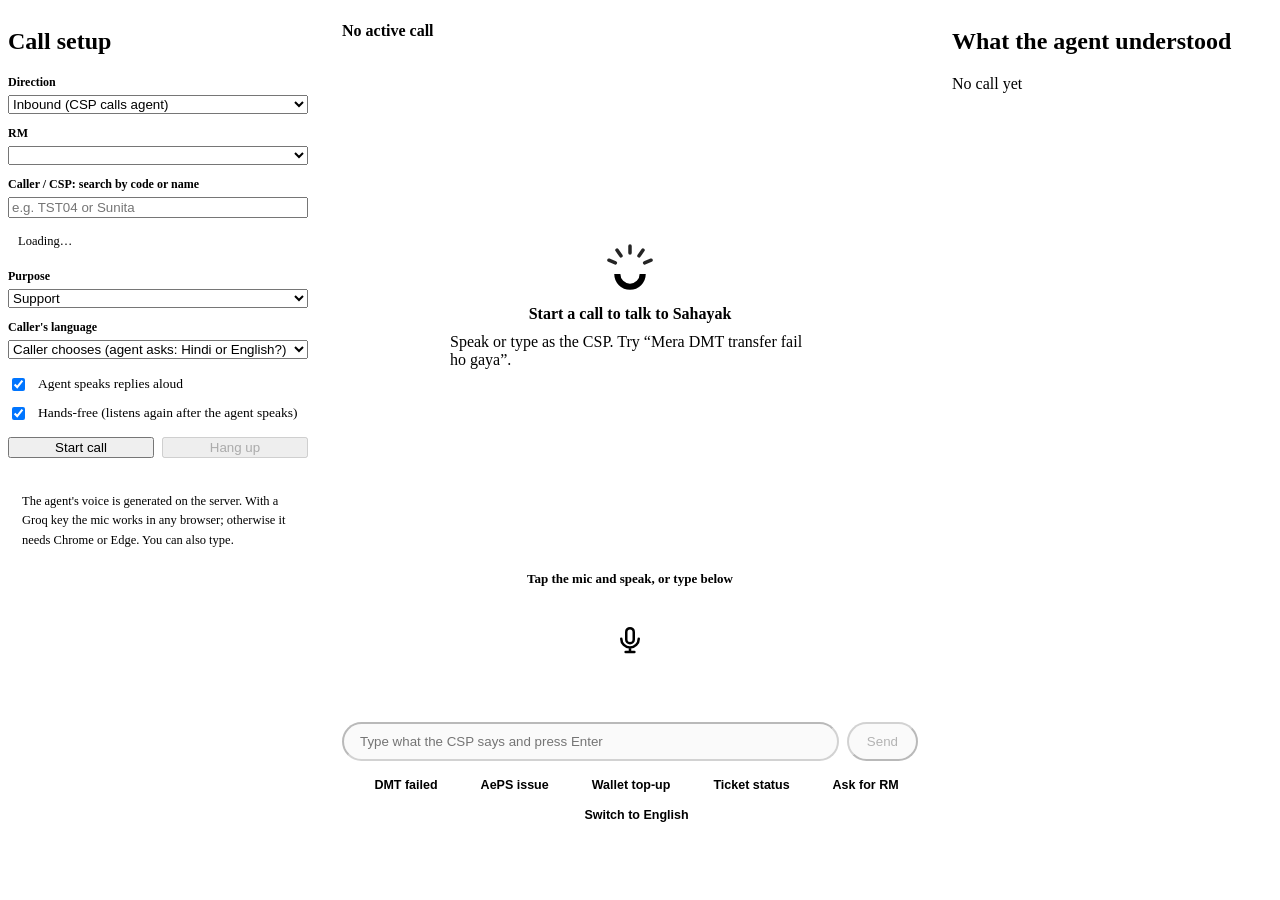
==== commit 2822535a: "Call console: each RM's CSPs with search; only made-up test CSPs can be called - Pick an RM in the c" ====
--- a/static/call.html
+++ b/static/call.html
@@ -21,6 +21,18 @@
     background: linear-gradient(135deg, color-mix(in srgb, var(--accent) 8%, var(--panel)), color-mix(in srgb, var(--accent-2) 8%, var(--panel)));
     border: 1px solid color-mix(in srgb, var(--accent) 18%, var(--border)); }
   .setup { --tone: var(--c1); }
+  .setup input[type=search] { width: 100%; }
+  .picker { margin-top: 8px; max-height: 300px; overflow-y: auto; border: 1px solid var(--border); border-radius: var(--radius-sm); background: var(--panel); }
+  .picker h4 { position: sticky; top: 0; margin: 0; padding: 7px 10px; font-size: 11px; letter-spacing: .05em; text-transform: uppercase;
+    color: var(--muted); background: var(--panel-2); border-bottom: 1px solid var(--border); display: flex; justify-content: space-between; gap: 6px; }
+  .picker button.csp { display: block; width: 100%; text-align: left; padding: 7px 10px; border: 0; border-bottom: 1px solid var(--border);
+    border-radius: 0; background: none; color: var(--text); font: inherit; font-size: 13px; cursor: pointer; }
+  .picker button.csp:hover:not(:disabled) { background: color-mix(in srgb, var(--accent) 8%, var(--panel)); }
+  .picker button.csp.sel { background: color-mix(in srgb, var(--accent) 16%, var(--panel)); box-shadow: inset 3px 0 0 var(--accent); }
+  .picker button.csp:disabled { cursor: default; opacity: .75; }
+  .picker button.csp small { display: block; color: var(--muted); font-size: 11.5px; }
+  .picker .none { padding: 8px 10px; font-size: 12.5px; color: var(--muted); }
+  .picked { margin-top: 8px; font-size: 12.5px; }
 
   /* conversation column */
   .stage { display: flex; flex-direction: column; padding: 0; overflow: hidden; }
@@ -101,8 +113,12 @@
       <h2>Call setup</h2>
       <label>Direction</label>
       <select id="direction"><option value="inbound">Inbound (CSP calls agent)</option><option value="outbound">Outbound (agent calls CSP)</option></select>
-      <label>Caller / CSP (simulated caller ID)</label>
-      <select id="csp"></select>
+      <label for="rmPick">RM</label>
+      <select id="rmPick"></select>
+      <label for="cspSearch">Caller / CSP: search by code or name</label>
+      <input type="search" id="cspSearch" placeholder="e.g. TST04 or Sunita" autocomplete="off">
+      <div class="picker" id="picker" role="listbox" aria-label="CSPs"><div class="none">Loading…</div></div>
+      <div class="picked" id="picked"></div>
       <label>Purpose</label>
       <select id="purpose"><option value="support">Support</option><option value="follow_up">Ticket follow-up</option><option value="activation">Activation check-in</option></select>
       <label>Caller's language</label>
@@ -175,10 +191,49 @@
   cfg = await loadConfig();
   $("engineInfo").innerHTML = `Brain: <b>${cfg.engine !== "rules" ? esc(cfg.engine_label) + " (" + esc(cfg.model) + ")" : "Rules fallback (no API key)"}</b>`
     + `<br>Mic: <b>${cfg.stt ? "Groq Whisper (any browser)" : "browser speech recognition (Chrome / Edge)"}</b>`;
-  const csps = await api("api/csps");
-  $("csp").innerHTML = csps.map(c => `<option value="${c.phone}">${esc(c.name)} · ${c.csp_code} · ${esc(c.district)} (RM ${esc(c.rm_name.split(" ")[0])})</option>`).join("")
-    + `<option value="9999999999">Unknown number (agent asks for CSP ID)</option>`;
+  const rms = await api("api/rms");
+  $("rmPick").innerHTML = `<option value="">All RMs</option>` + rms.map(r => `<option value="${r.id}">${esc(r.name)}${r.region ? " · " + esc(r.region) : ""}</option>`).join("");
+  if (rms.length === 1) $("rmPick").value = rms[0].id;
+  loadCsps();
 })();
+
+// ---------------------------------------------------------------- caller picker
+// Each RM's own CSPs. Test CSPs (made up, codes TST…) can be called; real CSPs from Eko's sheets are listed for
+// reference only: the server refuses calls to them while Sahayak is being tested.
+let PICK = { id: null, unknown: false, label: "" };
+let searchTimer;
+const cspRow = (c, real) => `<button type="button" class="csp ${PICK.id === c.id ? "sel" : ""}" data-id="${c.id}" ${real ? "disabled" : ""}
+  title="${real ? "Real CSP: view only while calls to real CSPs are off" : "Call this test CSP"}">
+  <b>${esc(c.name)}</b> <span class="muted">${esc(c.csp_code)}</span>${c.active ? "" : ' <span class="badge">inactive</span>'}
+  <small>${[c.category, c.district, c.slab && c.slab !== "No Slab" ? c.slab : null, $("rmPick").value ? null : "RM " + (c.rm_name || "–")].filter(Boolean).map(esc).join(" · ")}</small></button>`;
+
+async function loadCsps() {
+  const q = $("cspSearch").value.trim();
+  const d = await api(`api/console/csps?rm_id=${encodeURIComponent($("rmPick").value)}&q=${encodeURIComponent(q)}`);
+  const more = (shown, total) => total > shown ? `${shown} of ${total}` : `${total}`;
+  $("picker").innerHTML = `<h4><span>Test CSPs · can call</span><span>${more(d.test.length, d.test_total)}</span></h4>`
+    + (d.test.map(c => cspRow(c, false)).join("") || `<div class="none">${q ? "No test CSP matches." : "No test CSPs yet. Make them with <code>python -m app.synthetic</code>."}</div>`)
+    + `<button type="button" class="csp ${PICK.unknown ? "sel" : ""}" data-unknown="1"><b>Unknown number</b><small>Agent asks for the CSP code</small></button>`
+    + `<h4><span>Real CSPs · ${d.real_calls ? "can call" : "view only"}</span><span>${more(d.real.length, d.real_total)}</span></h4>`
+    + (d.real.map(c => cspRow(c, !d.real_calls)).join("") || `<div class="none">${q ? "No real CSP matches." : "None for this RM."}</div>`);
+  window._csps = Object.fromEntries([...d.test, ...d.real].map(c => [c.id, c]));
+}
+$("rmPick").onchange = () => { PICK = { id: null, unknown: false, label: "" }; showPick(); loadCsps(); };
+$("cspSearch").oninput = () => { clearTimeout(searchTimer); searchTimer = setTimeout(loadCsps, 200); };
+$("picker").onclick = e => {
+  const b = e.target.closest("button.csp");
+  if (!b || b.disabled) return;
+  const c = window._csps[b.dataset.id];
+  PICK = b.dataset.unknown ? { id: null, unknown: true, label: "Unknown number" } : { id: c.id, unknown: false, label: `${c.name} · ${c.csp_code}` };
+  $("picker").querySelectorAll(".sel").forEach(x => x.classList.remove("sel"));
+  b.classList.add("sel");
+  showPick();
+};
+function showPick() {
+  $("picked").innerHTML = PICK.label ? `Calling: <b>${esc(PICK.label)}</b>` : `<span class="muted">Pick a test CSP to call.</span>`;
+  $("startBtn").disabled = !PICK.label || !!callId;
+}
+showPick();
 
 function addBubble(role, text, meta = "") {
   const t = $("transcript");
@@ -258,12 +313,16 @@
   clearInterval(callTimer);
   callId = null; stopListen();
   setCallUi(false);
-  $("startBtn").disabled = false;
+  $("startBtn").disabled = !PICK.label;
 }
 
 $("startBtn").onclick = async () => {
   $("transcript").innerHTML = "";
-  const res = await api("api/calls", { method: "POST", body: { direction: $("direction").value, phone: $("csp").value, purpose: $("purpose").value, lang: $("lang").value } });
+  let res;
+  try {
+    res = await api("api/calls", { method: "POST", body: { direction: $("direction").value, purpose: $("purpose").value, lang: $("lang").value,
+      ...(PICK.unknown ? { phone: "5000000000" } : { csp_id: PICK.id }) } });
+  } catch (e) { toast((e.message.match(/"detail":"([^"]+)"/) || [, "Couldn't start the call"])[1]); return; }
   callId = res.call_id;
   $("callStatus").innerHTML = `<span class="live-dot"></span> Live call #${callId} <span class="badge">${$("direction").value}</span><span class="timer" id="callTimer">0:00</span>`;
   const started = Date.now();
